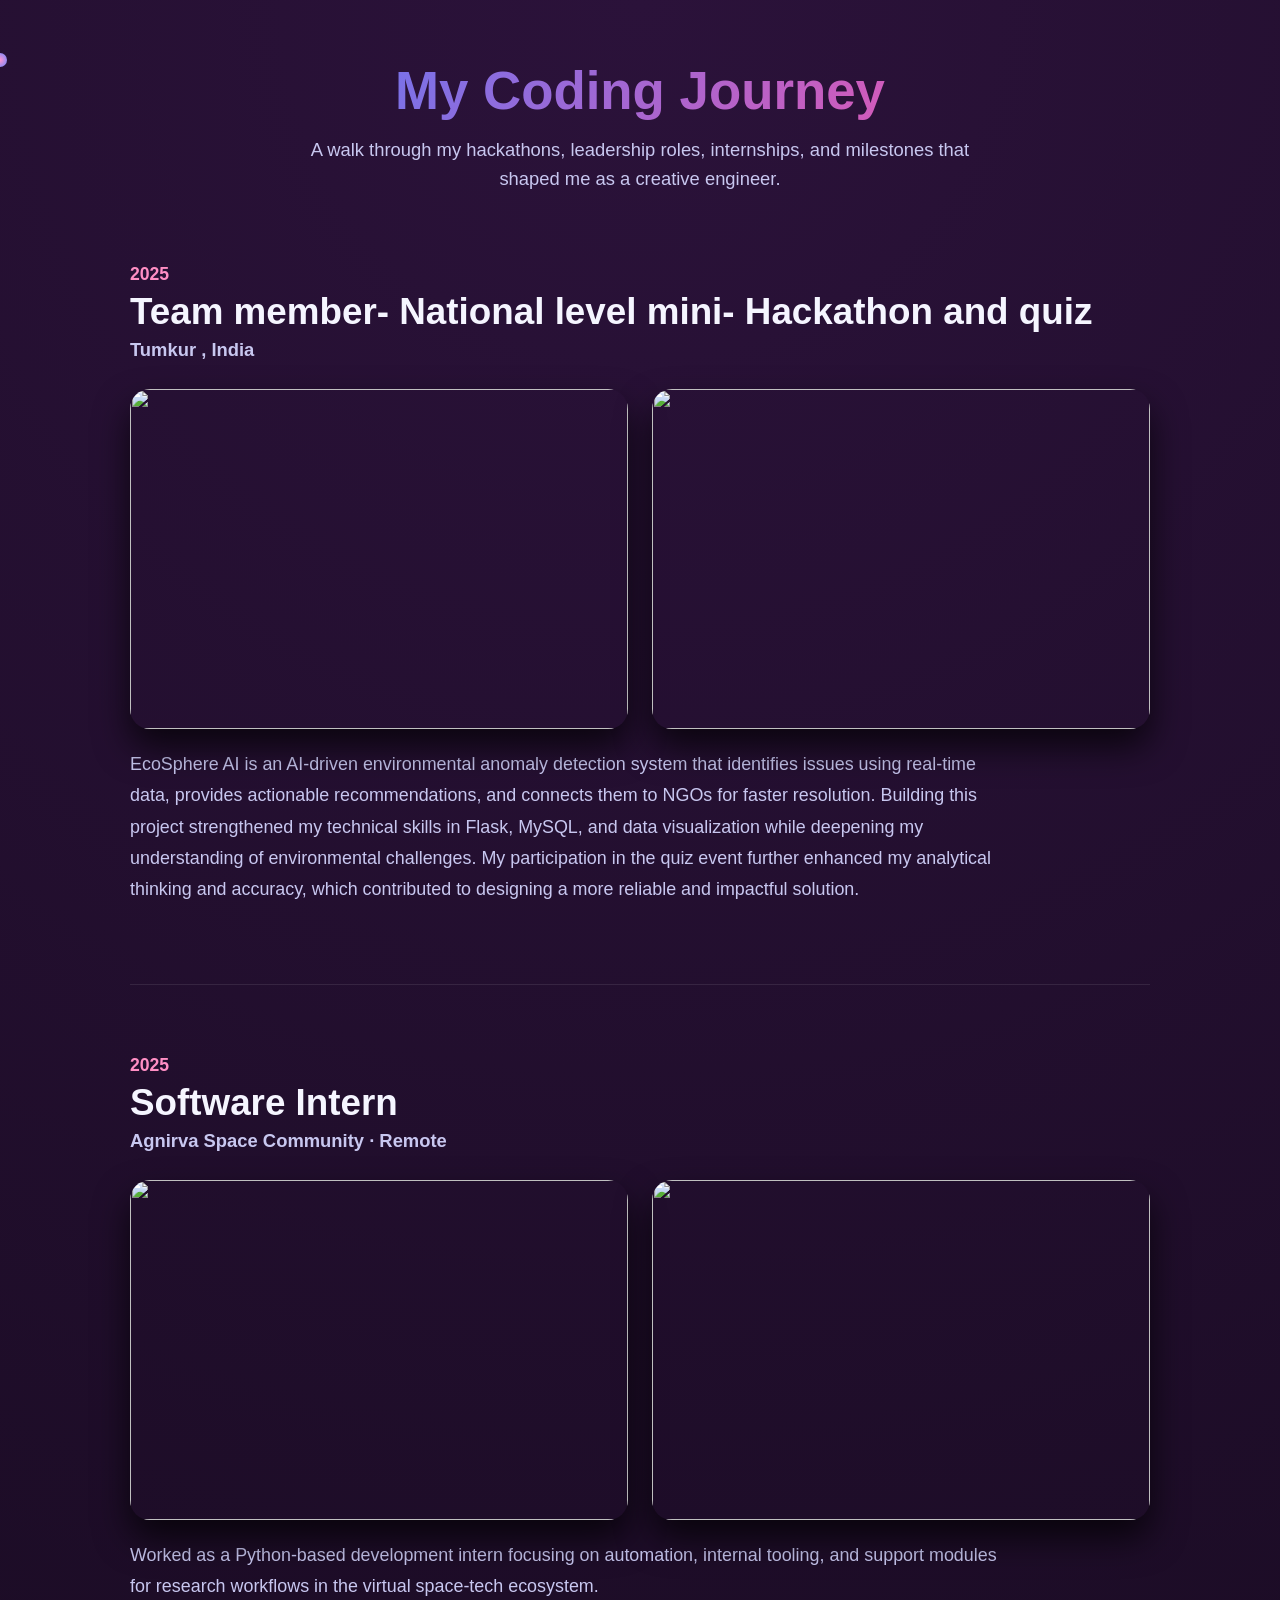
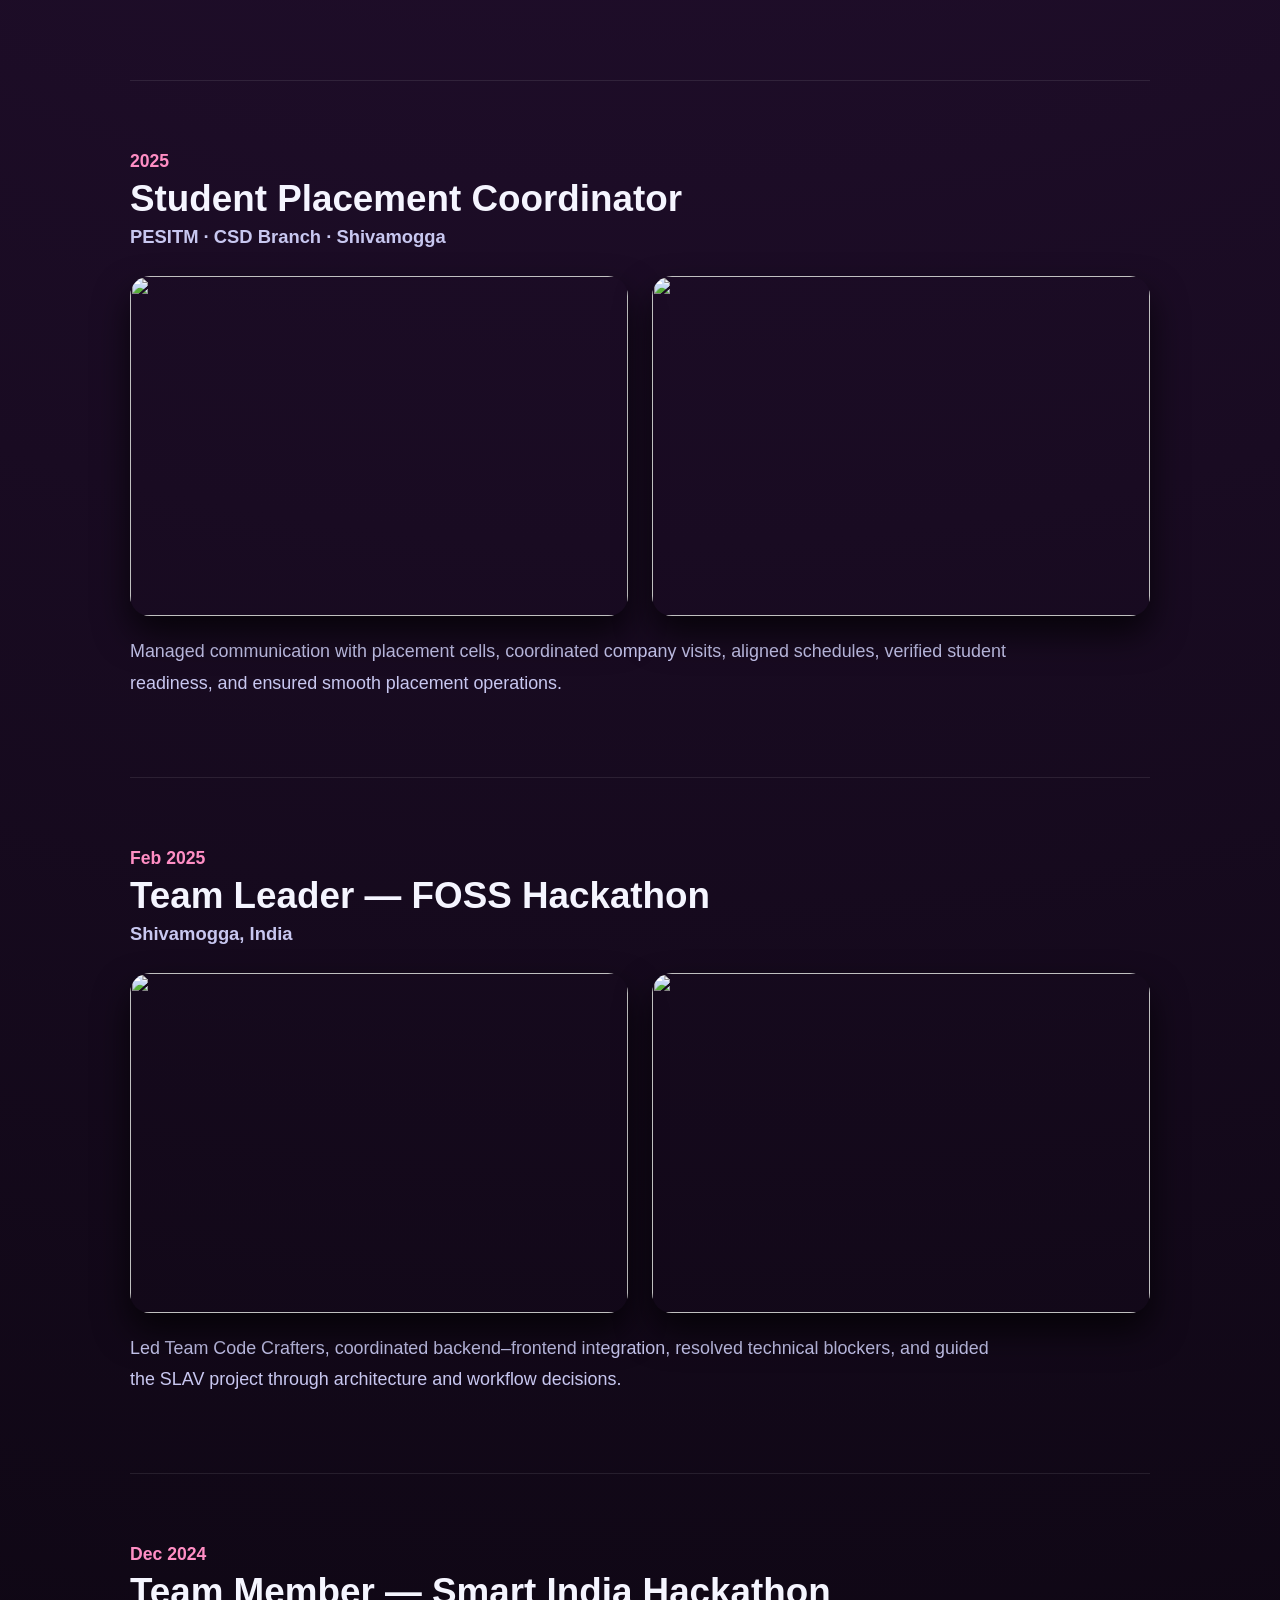
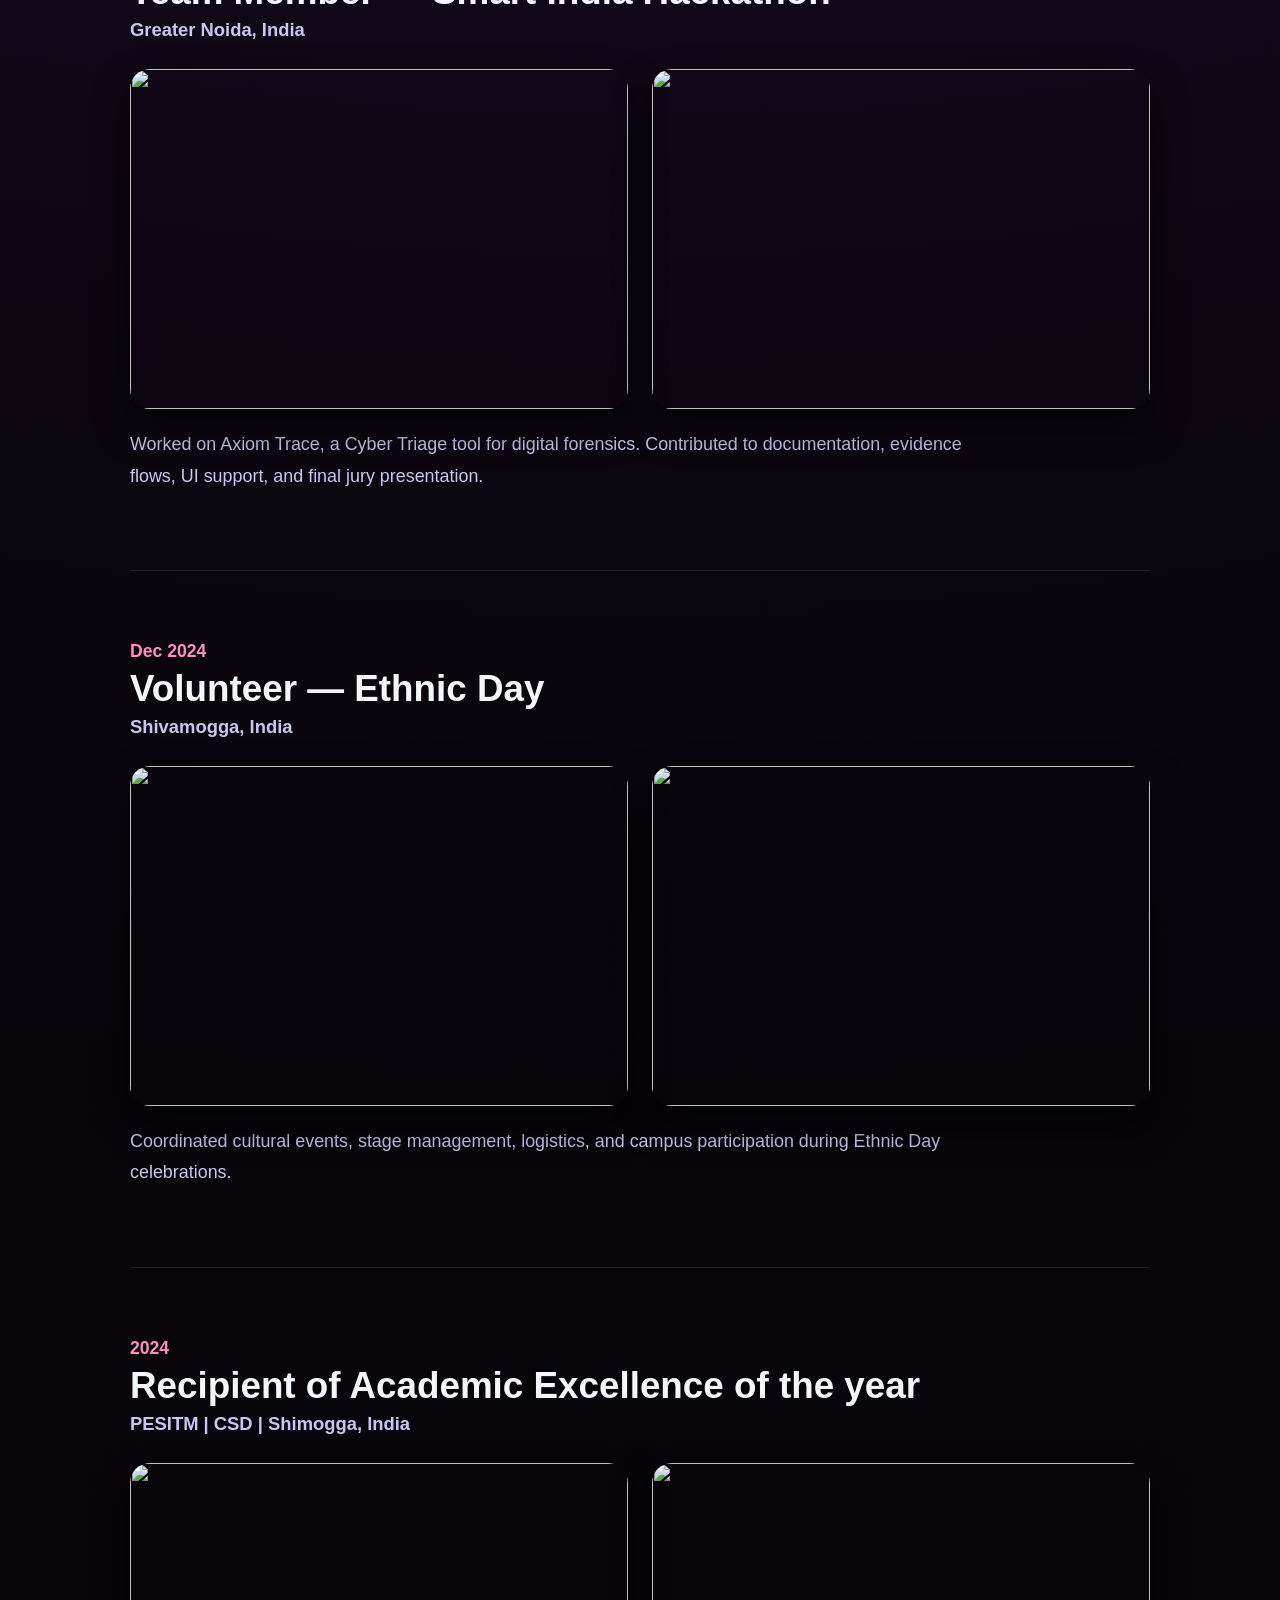
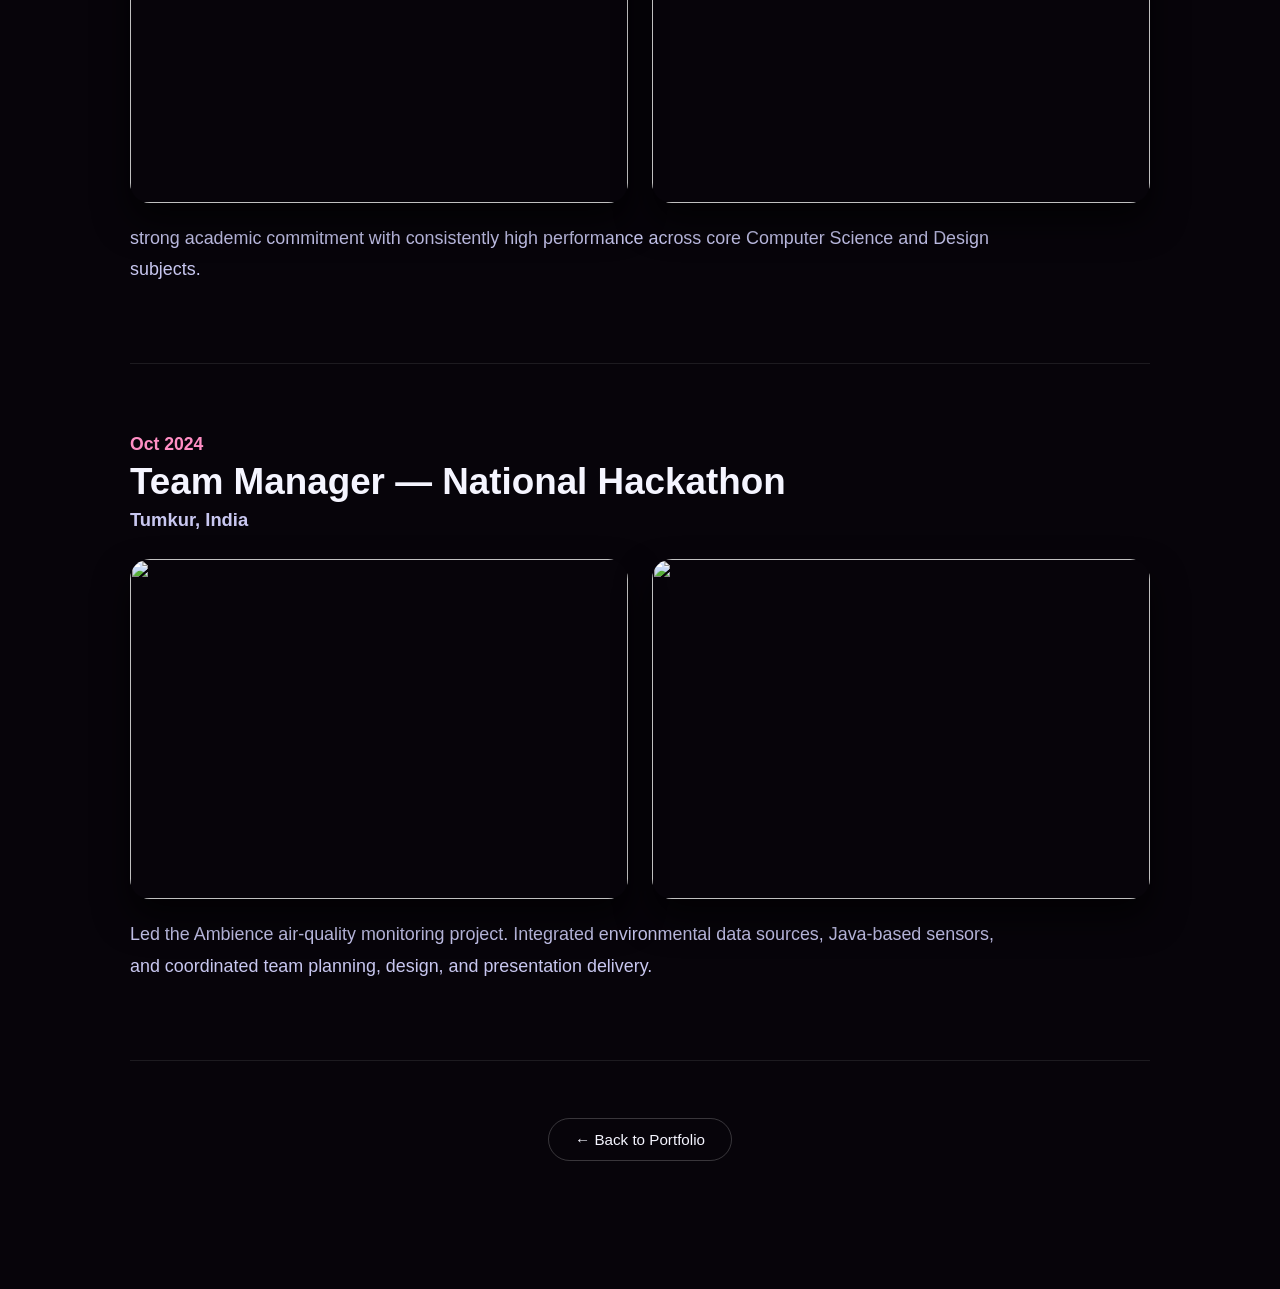
==== journey.html @ 00f89213 "Add files via upload" ====
<!DOCTYPE html>
<html lang="en">
<head>
  <meta charset="UTF-8" />
  <title>My Coding Journey — Veloria</title>
  <meta name="viewport" content="width=device-width, initial-scale=1.0" />

  <!-- ======================= CSS INSIDE ======================= -->
  <style>

    :root {
      --raspberry: #ff4fa3;
      --raspberry-soft: #ff8ec4;
      --blueberry: #4d7dff;
      --text-main: #f5f5ff;
      --text-soft: #c8c7f0;
      --card-bg: rgba(20, 12, 35, 0.85);
    }

    body.journey-body {
      background: radial-gradient(circle at top, #2b123a, #07040a 70%);
      font-family: "Poppins", sans-serif;
      color: var(--text-main);
      margin: 0;
    }

    /* Cursor */
    .cursor-dot {
      position: fixed;
      width: 14px;
      height: 14px;
      background: radial-gradient(circle, var(--raspberry-soft), var(--blueberry));
      border-radius: 50%;
      mix-blend-mode: screen;
      pointer-events: none;
      transform: translate(-50%, -50%);
      z-index: 9999;
    }

    /* Container */
    .journey-container {
      max-width: 1020px;
      margin: 60px auto;
      padding: 0 20px 80px;
    }

    /* =================== HERO =================== */
    .journey-hero-title {
      font-size: 3.3rem;
      text-align: center;
      margin-bottom: 14px;
      background: linear-gradient(120deg, var(--blueberry), var(--raspberry));
      -webkit-background-clip: text;
      color: transparent;
    }

    .journey-hero-sub {
      text-align: center;
      color: var(--text-soft);
      max-width: 720px;
      margin: 0 auto 50px;
      font-size: 1.15rem;
      line-height: 1.6;
    }

    /* =================== SECTION BLOCK =================== */
    .journey-section {
      margin: 70px 0;
      padding-bottom: 60px;
      border-bottom: 1px solid rgba(255,255,255,0.09);
      opacity: 0;
      transform: translateY(40px);
      transition: opacity 0.8s ease, transform 0.8s ease;
    }

    .journey-section.visible {
      opacity: 1;
      transform: translateY(0);
    }

    .journey-sec-head {
      margin-bottom: 24px;
    }

    .journey-sec-year {
      font-size: 1.1rem;
      font-weight: 600;
      color: var(--raspberry-soft);
    }

    .journey-sec-title {
      font-size: 2.3rem;
      margin: 6px 0;
    }

    .journey-sec-loc {
      color: var(--text-soft);
      font-size: 1.15rem;
      margin-top: 4px;
    }

    /* =================== IMAGE GALLERY =================== */
    .journey-sec-gallery {
      display: grid;
      grid-template-columns: 1fr 1fr;
      gap: 24px;
      margin: 28px 0 20px;
    }

    .journey-img {
      width: 100%;
      height: 340px;
      border-radius: 20px;
      object-fit: cover;
      box-shadow: 0 18px 35px rgba(0,0,0,0.7);
      opacity: 0;
      transform: translateY(22px);
      transition: opacity 0.9s ease, transform 0.9s ease;
    }

    .journey-section.visible .journey-img {
      opacity: 1;
      transform: translateY(0);
    }

    /* =================== TEXT =================== */
    .journey-sec-desc {
      color: var(--text-soft);
      font-size: 1.12rem;
      line-height: 1.75;
      max-width: 880px;
    }

    /* Back Button */
    .journey-footer {
      text-align: center;
      margin-top: 70px;
    }

    .btn-back {
      padding: 12px 26px;
      border-radius: 999px;
      border: 1px solid rgba(255,255,255,0.2);
      background: transparent;
      color: var(--text-main);
      text-decoration: none;
      font-size: 0.95rem;
      transition: 0.2s;
    }

    .btn-back:hover {
      border-color: var(--raspberry-soft);
      box-shadow: 0 0 20px rgba(255,79,163,0.3);
    }

    /* Responsive */
    @media (max-width: 780px) {
      .journey-sec-gallery { grid-template-columns: 1fr; }
      .journey-hero-title { font-size: 2.5rem; }
    }

  </style>
</head>

<body class="journey-body">

  <!-- Cursor -->
  <div class="cursor-dot"></div>

  <!-- Main container -->
  <div class="journey-container">

    <!-- HERO -->
    <header class="journey-hero reveal">
      <h1 class="journey-hero-title">My Coding Journey</h1>
      <p class="journey-hero-sub">
        A  walk through my hackathons, leadership roles, internships,
        and milestones that shaped me as a creative engineer.
      </p>
    </header>

     <section class="journey-section reveal">
      <div class="journey-sec-head">
        <span class="journey-sec-year">2025</span>
        <h2 class="journey-sec-title">Team member- National level mini- Hackathon and quiz</h2>
        <h3 class="journey-sec-loc">Tumkur , India</h3>
      </div>

      <div class="journey-sec-gallery">
        <img src="images/journey/mini-1.jpg" class="journey-img">
        <img src="images/journey/mini-2.jpg" class="journey-img">
      </div>

      <p class="journey-sec-desc">
       EcoSphere AI is an AI-driven environmental anomaly detection system that identifies issues using real-time data, provides actionable recommendations, and connects them to NGOs for faster resolution.
Building this project strengthened my technical skills in Flask, MySQL, and data visualization while deepening my understanding of environmental challenges.
My participation in the quiz event further enhanced my analytical thinking and accuracy, which contributed to designing a more reliable and impactful solution.
      </p>
    </section>
    <!-- ====================================================
         SECTION 1 — SOFTWARE INTERN
         ==================================================== -->
    <section class="journey-section reveal">
      <div class="journey-sec-head">
        <span class="journey-sec-year">2025</span>
        <h2 class="journey-sec-title">Software Intern</h2>
        <h3 class="journey-sec-loc">Agnirva Space Community · Remote</h3>
      </div>

      <div class="journey-sec-gallery">
        <img src="images/journey/agnirva-1.jpg" class="journey-img">
        <img src="images/journey/agnirva-2.jpg" class="journey-img">
      </div>

      <p class="journey-sec-desc">
        Worked as a Python-based development intern focusing on automation,
        internal tooling, and support modules for research workflows in the
        virtual space-tech ecosystem.
      </p>
    </section>

    <!-- ====================================================
         SECTION 2 — PLACEMENT COORDINATOR
         ==================================================== -->
    <section class="journey-section reveal">
      <div class="journey-sec-head">
        <span class="journey-sec-year">2025</span>
        <h2 class="journey-sec-title">Student Placement Coordinator</h2>
        <h3 class="journey-sec-loc">PESITM · CSD Branch · Shivamogga</h3>
      </div>

      <div class="journey-sec-gallery">
        <img src="images/journey/placement-1.jpg" class="journey-img">
        <img src="images/journey/placement-2.jpg" class="journey-img">
      </div>

      <p class="journey-sec-desc">
        Managed communication with placement cells, coordinated company visits,
        aligned schedules, verified student readiness, and ensured smooth
        placement operations.
      </p>
    </section>

    <!-- ====================================================
         SECTION 3 — FOSS HACKATHON
         ==================================================== -->
    <section class="journey-section reveal">
      <div class="journey-sec-head">
        <span class="journey-sec-year">Feb 2025</span>
        <h2 class="journey-sec-title">Team Leader — FOSS Hackathon</h2>
        <h3 class="journey-sec-loc">Shivamogga, India</h3>
      </div>

      <div class="journey-sec-gallery">
        <img src="images/journey/foss-1.jpg" class="journey-img">
        <img src="images/journey/foss-2.jpg" class="journey-img">
      </div>

      <p class="journey-sec-desc">
        Led Team Code Crafters, coordinated backend–frontend integration,
        resolved technical blockers, and guided the SLAV project through
        architecture and workflow decisions.
      </p>
    </section>

    <!-- ====================================================
         SECTION 4 — SIH
         ==================================================== -->
    <section class="journey-section reveal">
      <div class="journey-sec-head">
        <span class="journey-sec-year">Dec 2024</span>
        <h2 class="journey-sec-title">Team Member — Smart India Hackathon</h2>
        <h3 class="journey-sec-loc">Greater Noida, India</h3>
      </div>

      <div class="journey-sec-gallery">
        <img src="images/journey/sih-1.jpg" class="journey-img">
        <img src="images/journey/sih-2.jpg" class="journey-img">
      </div>

      <p class="journey-sec-desc">
        Worked on Axiom Trace, a Cyber Triage tool for digital forensics.
        Contributed to documentation, evidence flows, UI support, and final
        jury presentation.
      </p>
    </section>

    <!-- ====================================================
         SECTION 5 — ETHNIC DAY
         ==================================================== -->
    <section class="journey-section reveal">
      <div class="journey-sec-head">
        <span class="journey-sec-year">Dec 2024</span>
        <h2 class="journey-sec-title">Volunteer — Ethnic Day</h2>
        <h3 class="journey-sec-loc">Shivamogga, India</h3>
      </div>

      <div class="journey-sec-gallery">
        <img src="images/journey/ethnic-1.jpg" class="journey-img">
        <img src="images/journey/ethnic-2.jpg" class="journey-img">
      </div>

      <p class="journey-sec-desc">
        Coordinated cultural events, stage management, logistics, and campus
        participation during Ethnic Day celebrations.
      </p>
    </section>
    
     <section class="journey-section reveal">
      <div class="journey-sec-head">
        <span class="journey-sec-year">2024</span>
        <h2 class="journey-sec-title">Recipient of Academic Excellence of the year</h2>
        <h3 class="journey-sec-loc">PESITM | CSD | Shimogga, India</h3>
      </div>

      <div class="journey-sec-gallery">
        <img src="images/journey/aca-1.jpg" class="journey-img">
        <img src="images/journey/aca-2.jpg" class="journey-img">
      </div>

      <p class="journey-sec-desc">
strong academic commitment with consistently high performance across core Computer Science and Design subjects.
      </p>
    </section>

    <!-- ====================================================
         SECTION 6 — NATIONAL HACKATHON
         ==================================================== -->
    <section class="journey-section reveal">
      <div class="journey-sec-head">
        <span class="journey-sec-year">Oct 2024</span>
        <h2 class="journey-sec-title">Team Manager — National Hackathon</h2>
        <h3 class="journey-sec-loc">Tumkur, India</h3>
      </div>

      <div class="journey-sec-gallery">
        <img src="images/journey/ambience-1.jpg" class="journey-img">
        <img src="images/journey/ambience-2.jpg" class="journey-img">
      </div>

      <p class="journey-sec-desc">
        Led the Ambience air-quality monitoring project. Integrated environmental
        data sources, Java-based sensors, and coordinated team planning,
        design, and presentation delivery.
      </p>
    </section>

    <!-- BACK BUTTON -->
    <div class="journey-footer">
      <a href="index.html" class="btn-back">← Back to Portfolio</a>
    </div>

  </div>

  <!-- ======================= JS INSIDE ======================= -->
  <script>
    // Cursor glow follow
    const cursor = document.querySelector(".cursor-dot");
    document.addEventListener("mousemove", e => {
      cursor.style.left = e.clientX + "px";
      cursor.style.top = e.clientY + "px";
    });

    // Reveal on scroll
    const sections = document.querySelectorAll(".journey-section, .journey-hero");
    function revealOnScroll() {
      sections.forEach(sec => {
        const rect = sec.getBoundingClientRect();
        if (rect.top < window.innerHeight - 120) {
          sec.classList.add("visible");
        }
      });
    }
    window.addEventListener("scroll", revealOnScroll);
    revealOnScroll();
  </script>

</body>
</html>
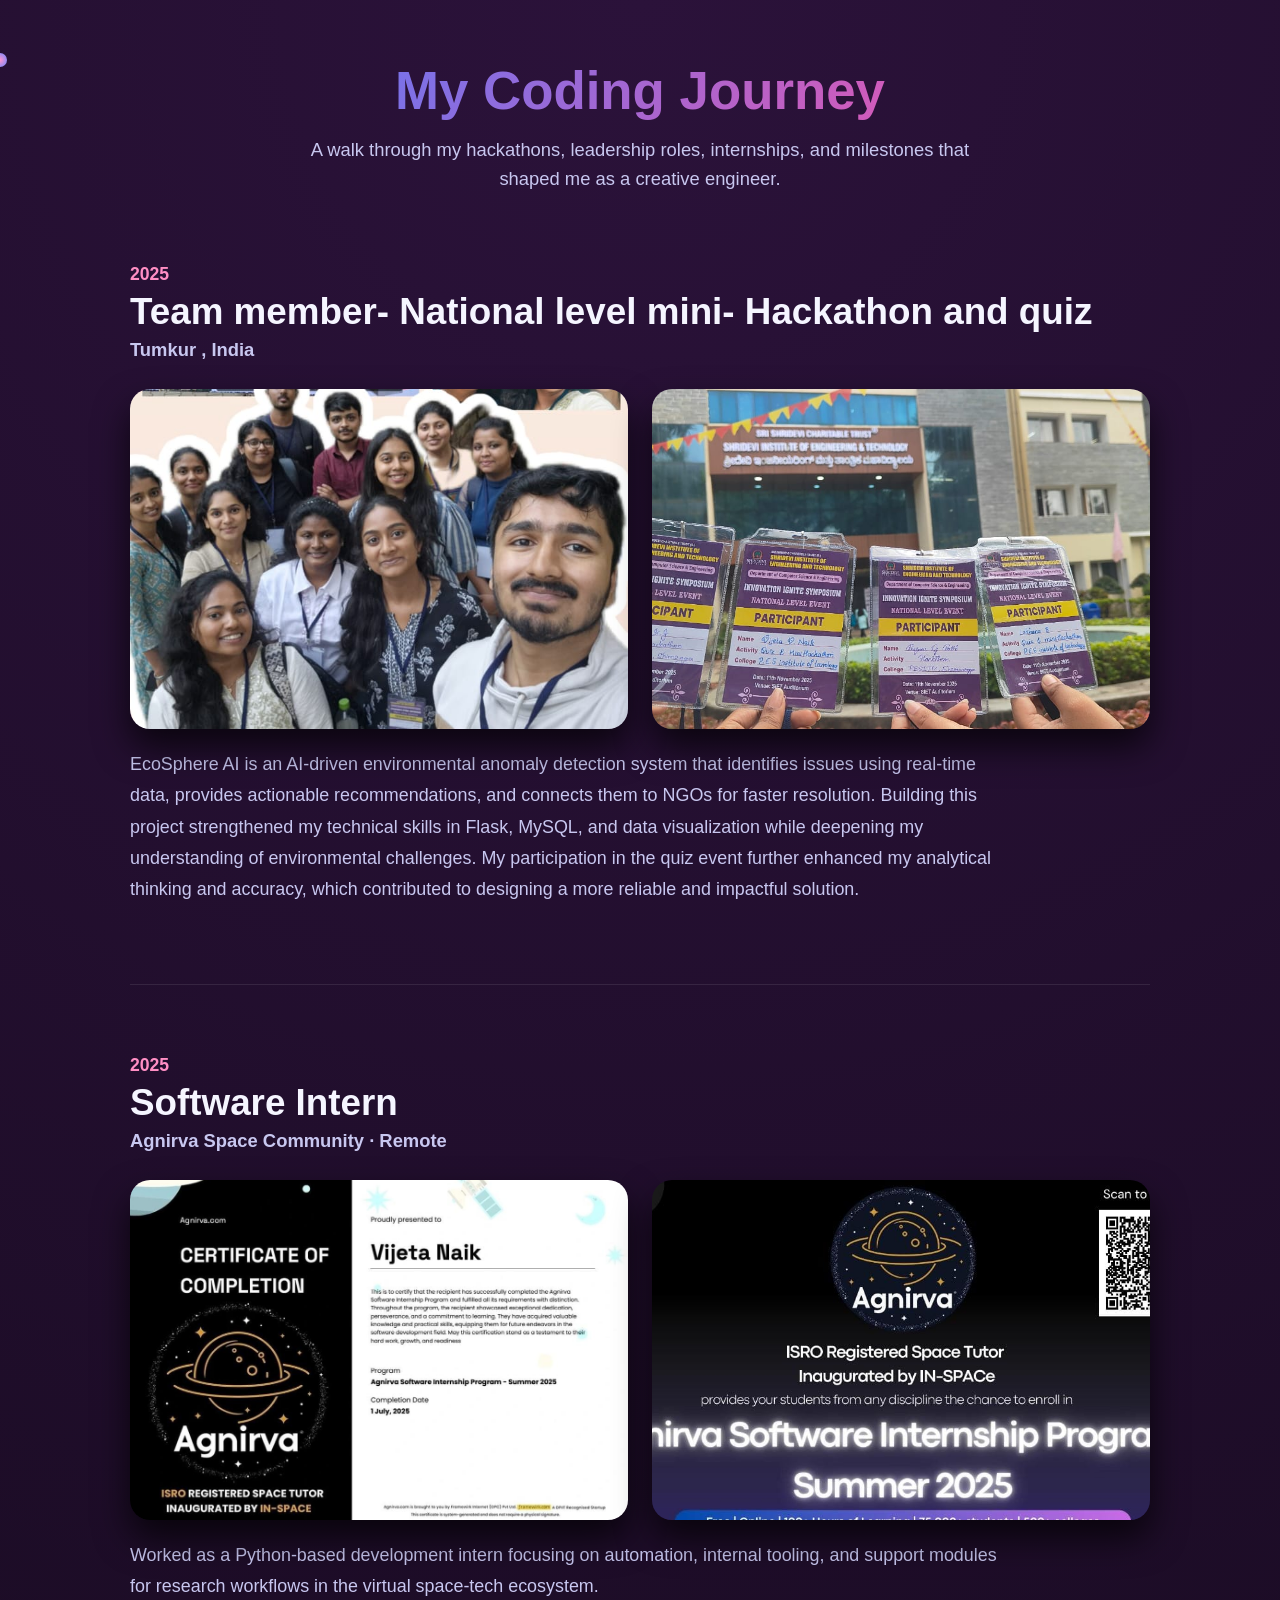
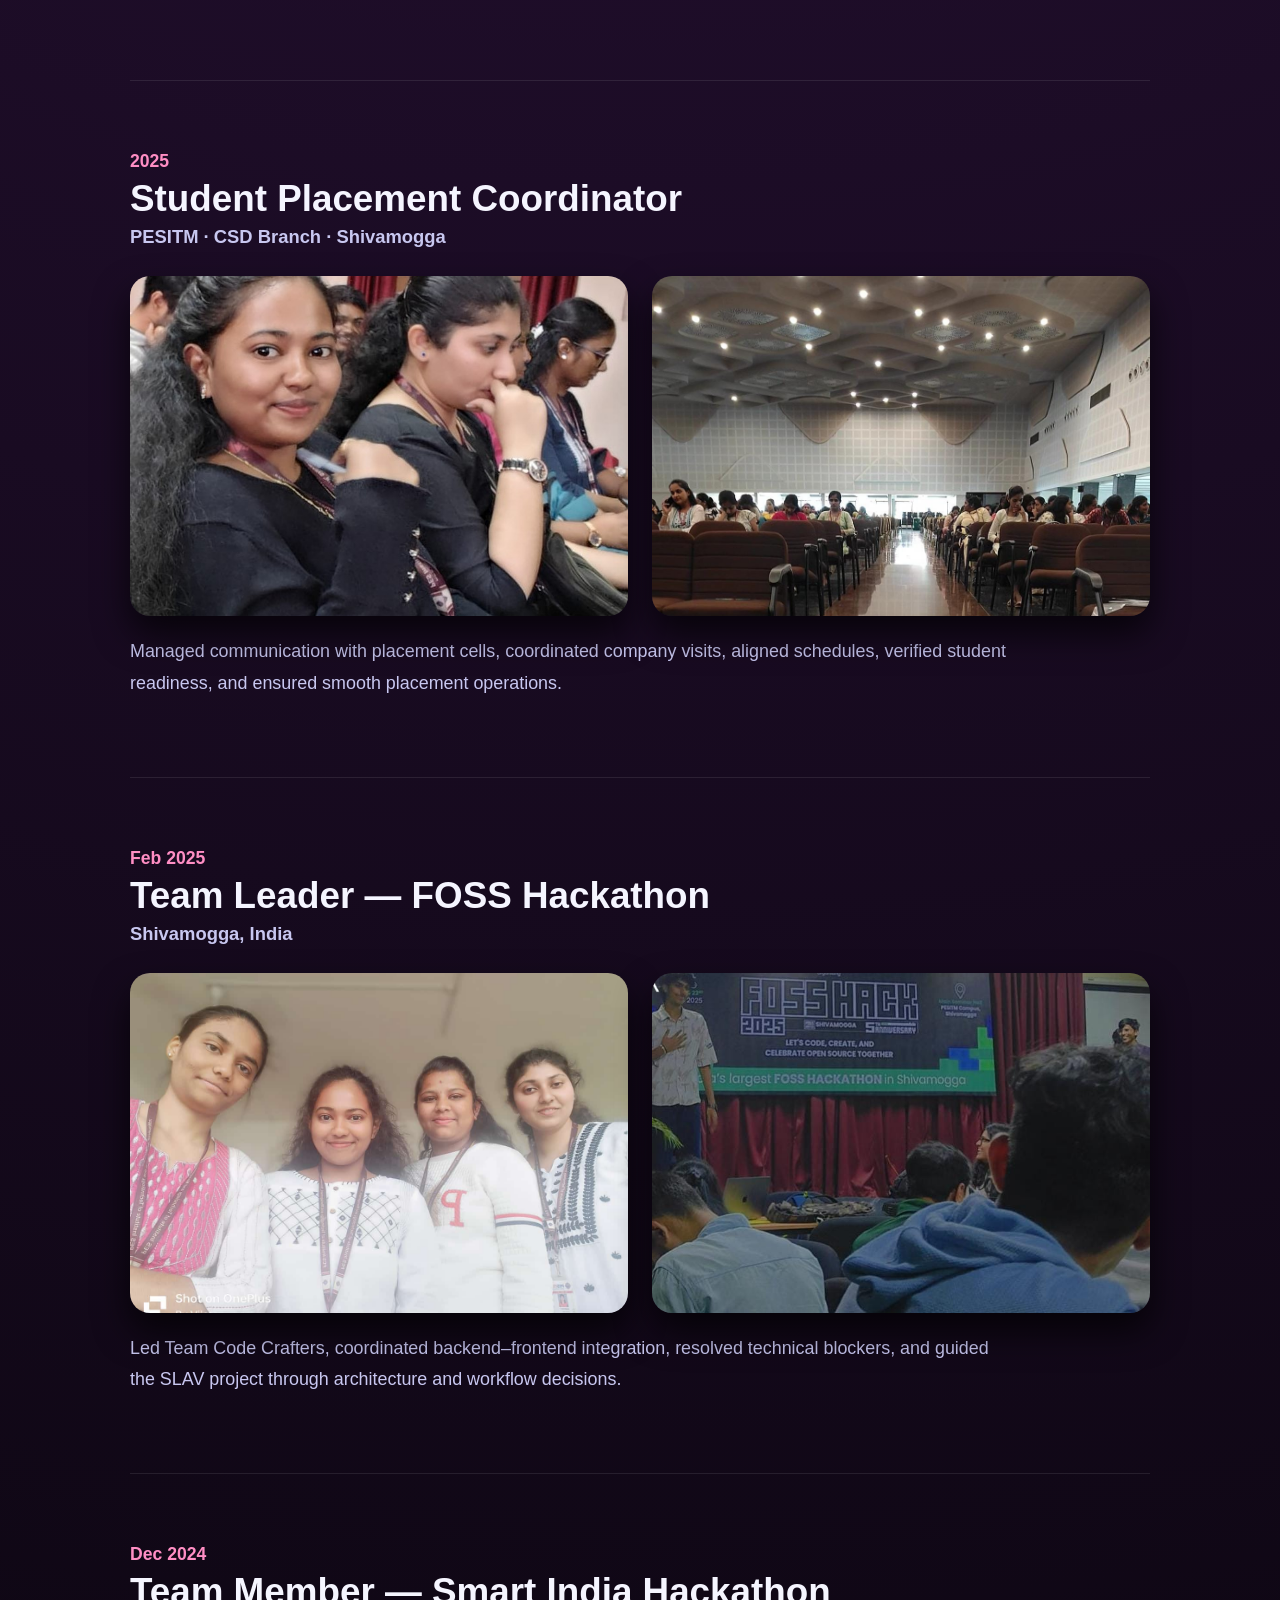
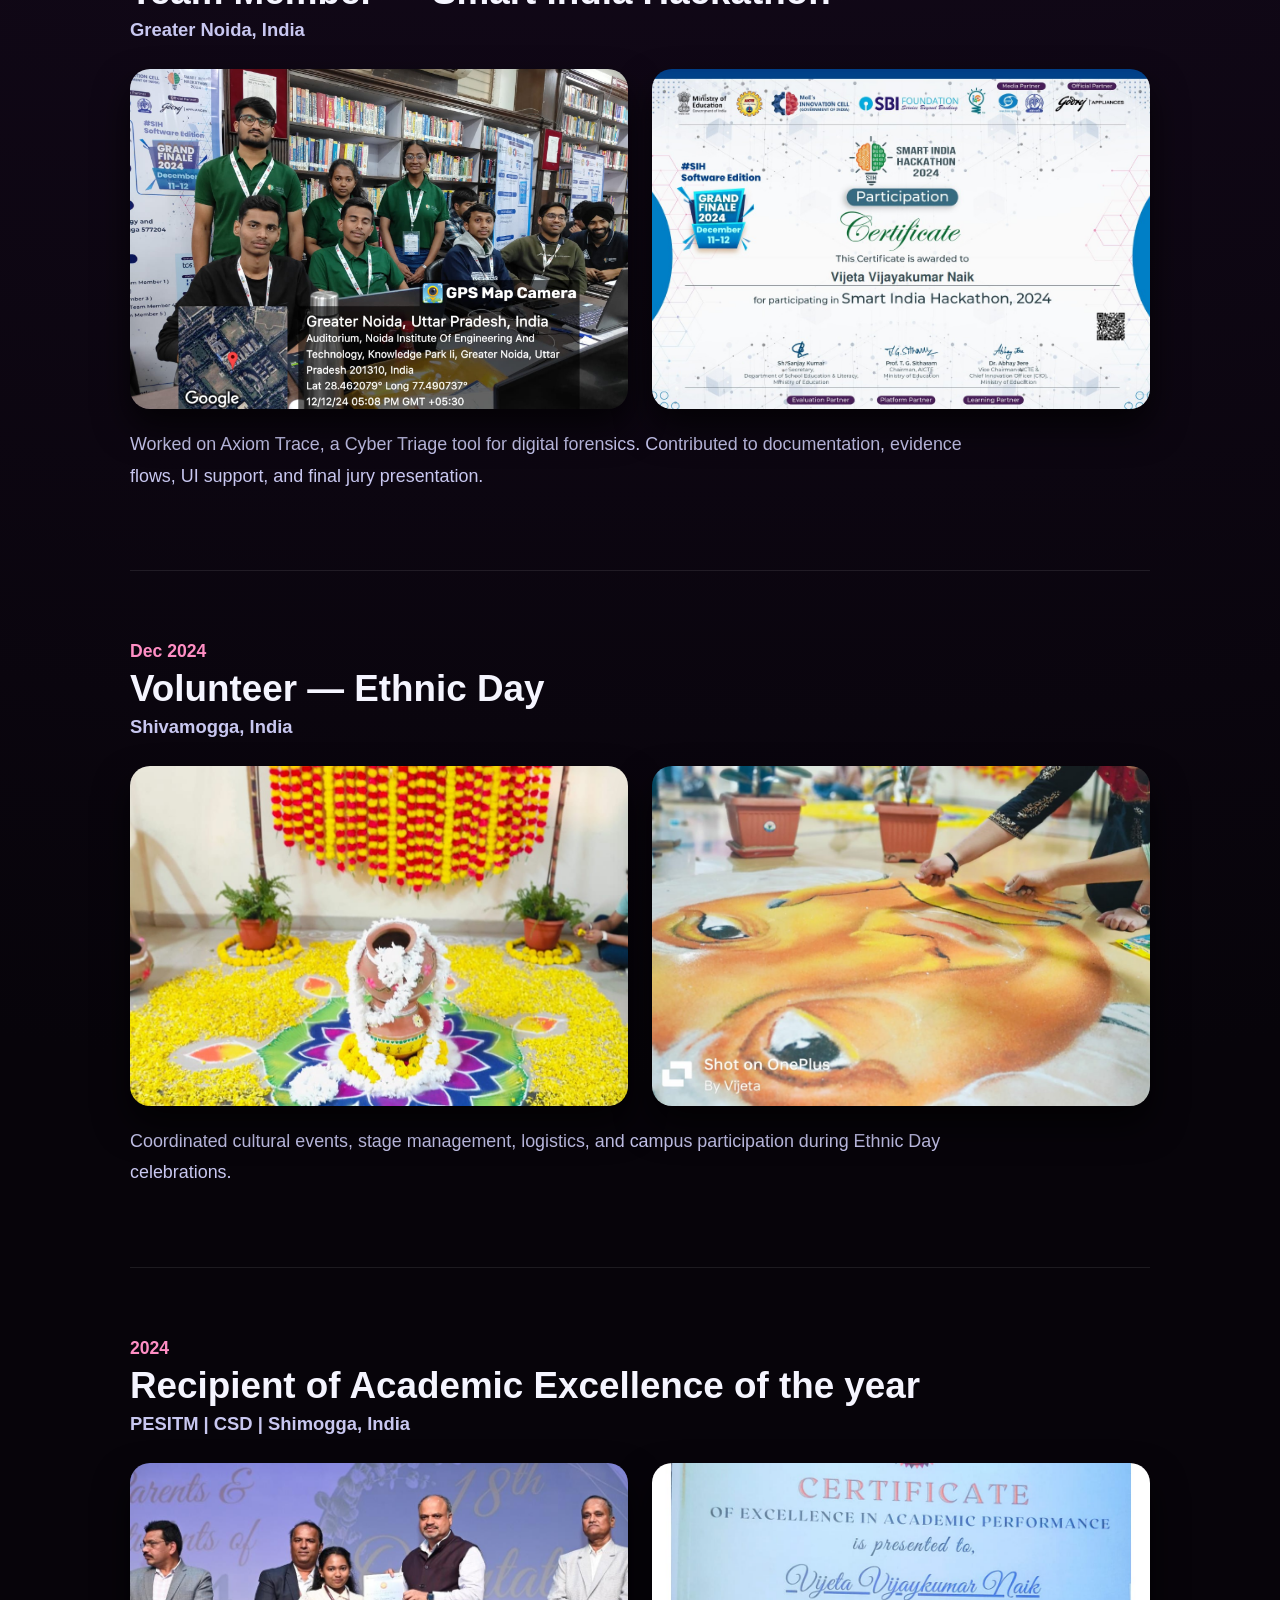
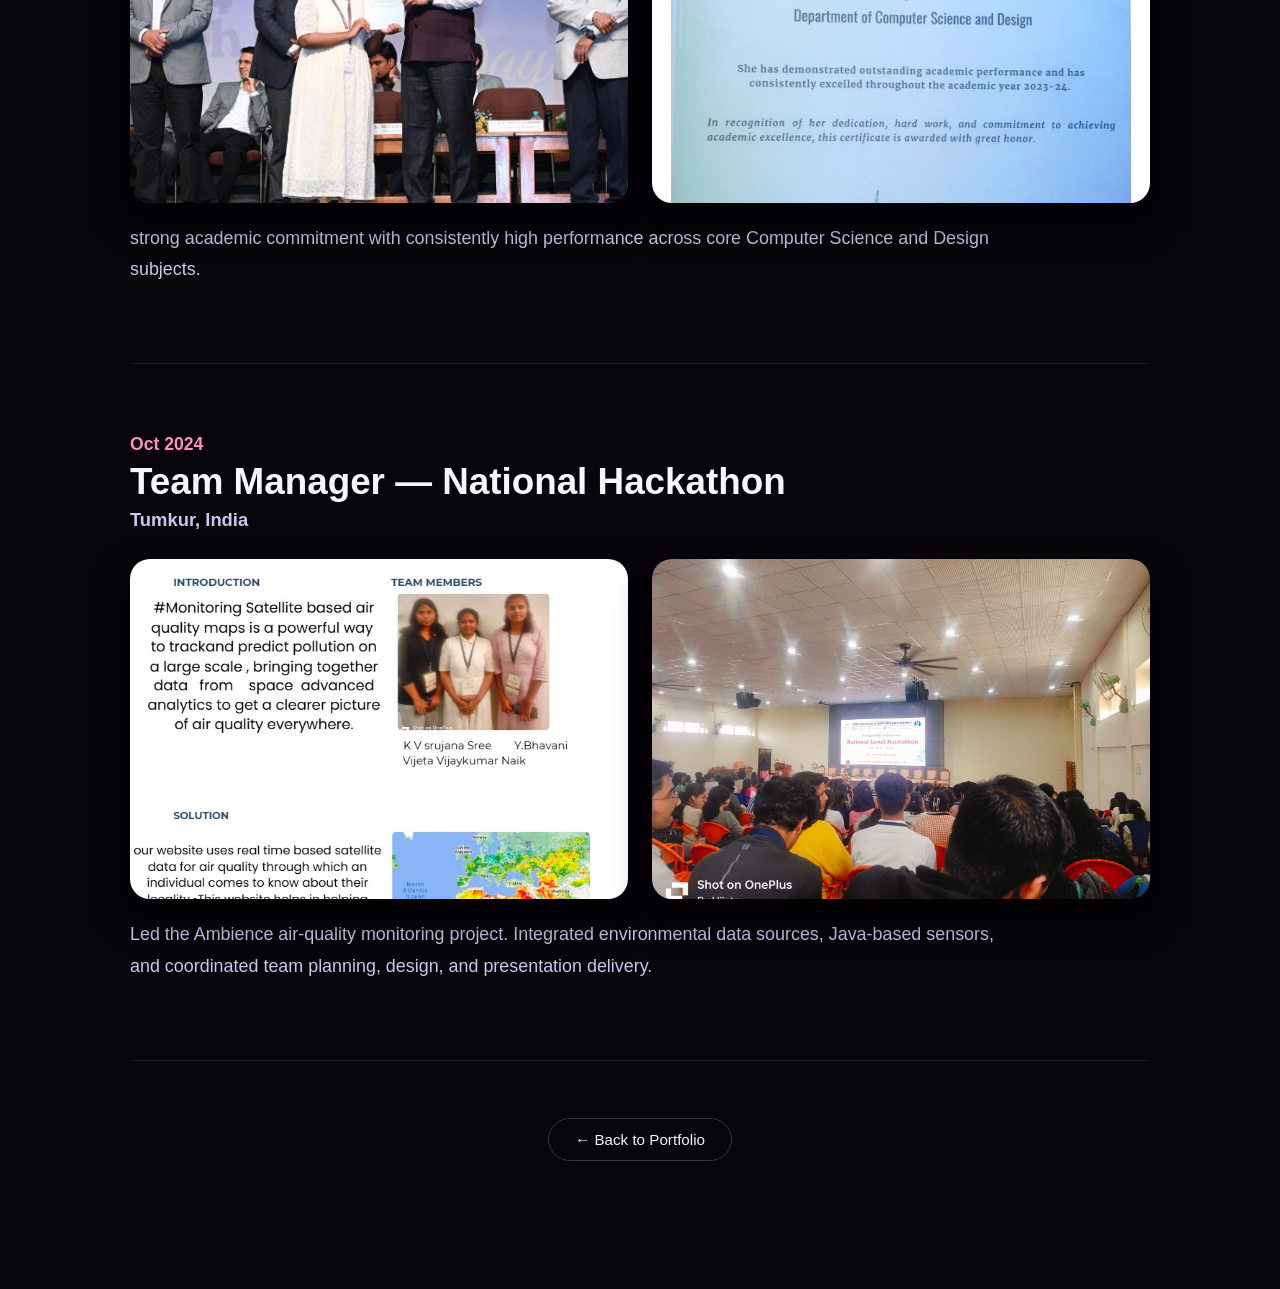
==== commit e8234462: "Fix HTML encoding issues in journey.html" ====
--- a/journey.html
+++ b/journey.html
@@ -187,8 +187,8 @@
       </div>
 
       <div class="journey-sec-gallery">
-        <img src="images/journey/mini-1.jpg" class="journey-img">
-        <img src="images/journey/mini-2.jpg" class="journey-img">
+        <img src="image/journey/mini-1.jpg" class="journey-img">
+        <img src="image/journey/mini-2.jpg" class="journey-img">
       </div>
 
       <p class="journey-sec-desc">
@@ -208,8 +208,8 @@
       </div>
 
       <div class="journey-sec-gallery">
-        <img src="images/journey/agnirva-1.jpg" class="journey-img">
-        <img src="images/journey/agnirva-2.jpg" class="journey-img">
+        <img src="image/journey/agnirva-1.jpg" class="journey-img">
+        <img src="image/journey/agnirva-2.jpg" class="journey-img">
       </div>
 
       <p class="journey-sec-desc">
@@ -230,8 +230,8 @@
       </div>
 
       <div class="journey-sec-gallery">
-        <img src="images/journey/placement-1.jpg" class="journey-img">
-        <img src="images/journey/placement-2.jpg" class="journey-img">
+        <img src="image/journey/placement-1.jpg" class="journey-img">
+        <img src="image/journey/placement-2.jpg" class="journey-img">
       </div>
 
       <p class="journey-sec-desc">
@@ -252,8 +252,8 @@
       </div>
 
       <div class="journey-sec-gallery">
-        <img src="images/journey/foss-1.jpg" class="journey-img">
-        <img src="images/journey/foss-2.jpg" class="journey-img">
+        <img src="image/journey/foss-1.jpg" class="journey-img">
+        <img src="image/journey/foss-2.jpg" class="journey-img">
       </div>
 
       <p class="journey-sec-desc">
@@ -274,8 +274,8 @@
       </div>
 
       <div class="journey-sec-gallery">
-        <img src="images/journey/sih-1.jpg" class="journey-img">
-        <img src="images/journey/sih-2.jpg" class="journey-img">
+        <img src="image/journey/sih-1.jpg" class="journey-img">
+        <img src="image/journey/sih-2.jpg" class="journey-img">
       </div>
 
       <p class="journey-sec-desc">
@@ -296,8 +296,8 @@
       </div>
 
       <div class="journey-sec-gallery">
-        <img src="images/journey/ethnic-1.jpg" class="journey-img">
-        <img src="images/journey/ethnic-2.jpg" class="journey-img">
+        <img src="image/journey/ethnic-1.jpg" class="journey-img">
+        <img src="image/journey/ethnic-2.jpg" class="journey-img">
       </div>
 
       <p class="journey-sec-desc">
@@ -314,8 +314,8 @@
       </div>
 
       <div class="journey-sec-gallery">
-        <img src="images/journey/aca-1.jpg" class="journey-img">
-        <img src="images/journey/aca-2.jpg" class="journey-img">
+        <img src="image/journey/aca-1.jpg" class="journey-img">
+        <img src="image/journey/aca-2.jpg" class="journey-img">
       </div>
 
       <p class="journey-sec-desc">
@@ -334,8 +334,8 @@
       </div>
 
       <div class="journey-sec-gallery">
-        <img src="images/journey/ambience-1.jpg" class="journey-img">
-        <img src="images/journey/ambience-2.jpg" class="journey-img">
+        <img src="image/journey/ambience-1.jpg" class="journey-img">
+        <img src="image/journey/ambience-2.jpg" class="journey-img">
       </div>
 
       <p class="journey-sec-desc">
